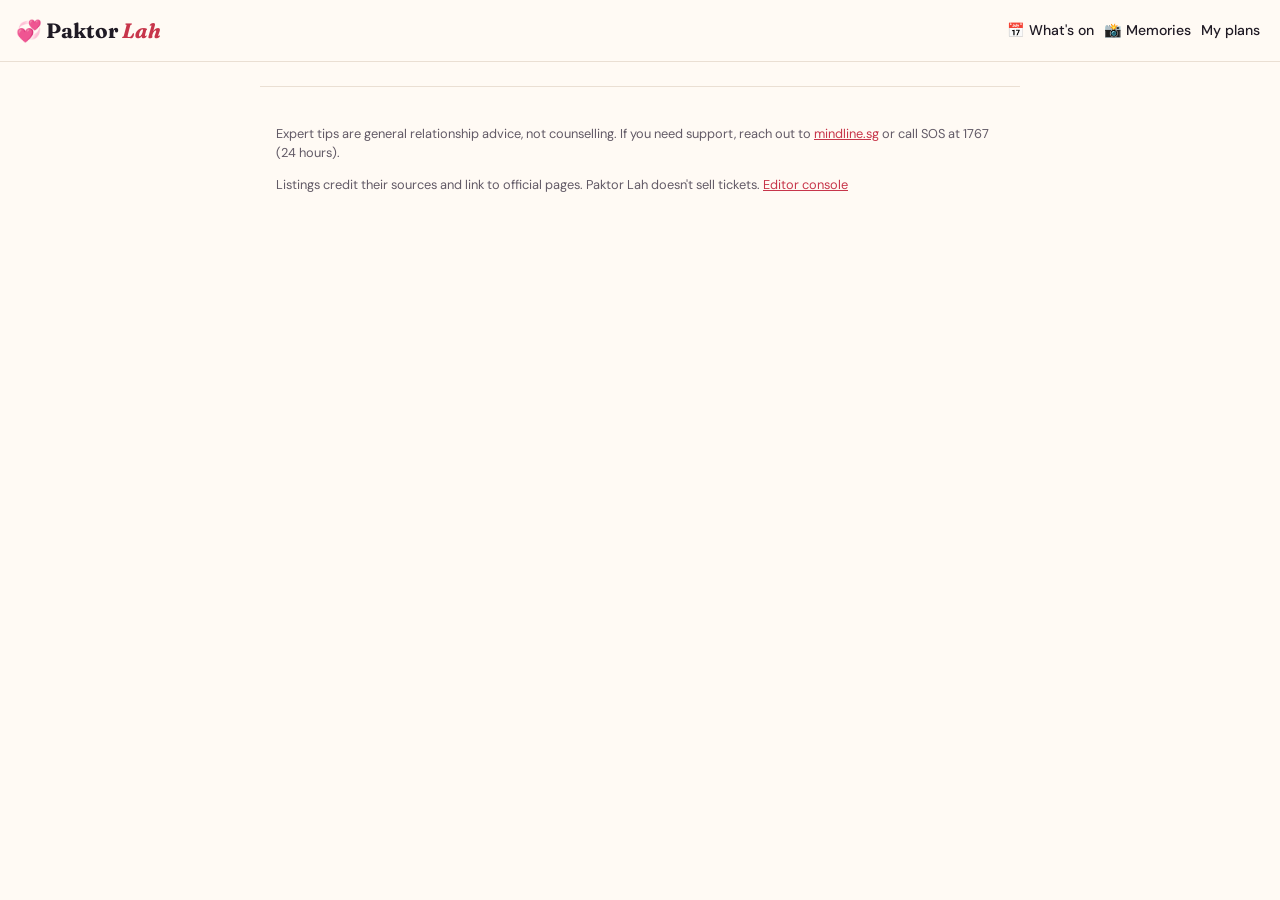
==== index.html @ ffb733bf "first commit" ====
<!doctype html>
<html lang="en-SG">
<head>
  <meta charset="utf-8">
  <meta name="viewport" content="width=device-width, initial-scale=1, viewport-fit=cover">
  <title>Paktor Lah — Singapore date planner</title>
  <meta name="description" content="Turn your preferences into a ready-to-go Singapore date plan: an activity, a meal nearby and an invitation to send, in under two minutes.">
  <meta name="theme-color" content="#c7354a">
  <link rel="manifest" href="manifest.webmanifest">
  <link rel="icon" href="icon.svg" type="image/svg+xml">
  <link rel="apple-touch-icon" href="icon.svg">
  <link rel="preconnect" href="https://fonts.googleapis.com">
  <link rel="preconnect" href="https://fonts.gstatic.com" crossorigin>
  <link rel="stylesheet" href="https://fonts.googleapis.com/css2?family=DM+Sans:opsz,wght@9..40,400;9..40,500;9..40,700&family=Fraunces:opsz,wght@9..144,600;9..144,700&display=swap">
  <link rel="stylesheet" href="styles.css?v=10">
</head>
<body>
  <a class="skip" href="#app">Skip to content</a>
  <header class="topbar">
    <a href="#/" class="logo" aria-label="Paktor Lah home"><span aria-hidden="true">💞</span> Paktor <em>Lah</em></a>
    <nav class="mainnav" aria-label="Main">
      <a href="#/calendar"><span aria-hidden="true">📅</span> What's on</a>
      <a href="#/memories"><span aria-hidden="true">📸</span> Memories</a>
      <a href="#/plans">My plans</a>
    </nav>
  </header>
  <main id="app" tabindex="-1"></main>
  <footer class="foot">
    <p>Expert tips are general relationship advice, not counselling. If you need support, reach out to <a href="https://www.mindline.sg/" target="_blank" rel="noopener">mindline.sg</a> or call SOS at 1767 (24 hours).</p>
    <p>Listings credit their sources and link to official pages. Paktor Lah doesn't sell tickets. <a href="admin.html">Editor console</a></p>
  </footer>
  <div id="toast" class="toast" role="status" aria-live="polite"></div>
  <script src="js/data.js?v=10"></script>
  <script src="js/store.js?v=10"></script>
  <script src="js/engine.js?v=10"></script>
  <script src="js/invite.js?v=10"></script>
  <script src="js/events-eventbrite.js?v=10"></script>
  <script src="js/calendar.js?v=10"></script>
  <script src="js/memories.js?v=10"></script>
  <script src="js/app.js?v=10"></script>
</body>
</html>
---- styles.css ----
/* Paktor Lah — mobile-first (360–430px), scales up to desktop. */
:root {
  --bg: #fffaf4;
  --surface: #ffffff;
  --surface-2: #fbf1e7;
  --ink: #1f1a24;
  --muted: #625a66;
  --line: #eadfd3;
  --brand: #c7354a;          /* chilli red, 5.3:1 on white */
  --brand-ink: #ffffff;
  --brand-soft: #fde6e8;
  --accent: #f2a93b;         /* kaya gold */
  --ok: #17694f;
  --warn: #a8460c;
  --radius: 16px;
  --shadow: 0 1px 2px rgba(40, 20, 10, .06), 0 6px 20px rgba(40, 20, 10, .06);
  --display: "Fraunces", Georgia, serif;
  --body: "DM Sans", system-ui, -apple-system, "Segoe UI", sans-serif;
  color-scheme: light;
}
@media (prefers-color-scheme: dark) {
  :root:not([data-theme="light"]) {
    --bg: #17131a; --surface: #211c25; --surface-2: #2a232f; --ink: #f6eef2; --muted: #b8aebb;
    --line: #3a3140; --brand: #ff6b7f; --brand-ink: #1b0b10; --brand-soft: #3d1f27; --ok: #5fd3a7; --warn: #ffb37a;
    --shadow: 0 1px 2px rgba(0,0,0,.4); color-scheme: dark;
  }
}
:root[data-theme="dark"] {
  --bg: #17131a; --surface: #211c25; --surface-2: #2a232f; --ink: #f6eef2; --muted: #b8aebb;
  --line: #3a3140; --brand: #ff6b7f; --brand-ink: #1b0b10; --brand-soft: #3d1f27; --ok: #5fd3a7; --warn: #ffb37a; color-scheme: dark;
}

* { box-sizing: border-box; }
html { -webkit-text-size-adjust: 100%; }
body { margin: 0; background: var(--bg); color: var(--ink); font: 16px/1.5 var(--body); }
a { color: var(--brand); }
h1, h2, h3 { line-height: 1.2; margin: 0 0 .4em; }
button, input, textarea { font: inherit; color: inherit; }
:focus-visible { outline: 3px solid var(--accent); outline-offset: 2px; border-radius: 6px; }
.hidden { display: none !important; }
.sr-only { position: absolute; width: 1px; height: 1px; overflow: hidden; clip: rect(0 0 0 0); white-space: nowrap; }
.skip { position: absolute; left: -999px; top: 8px; background: var(--ink); color: var(--bg); padding: 8px 12px; z-index: 99; }
.skip:focus { left: 8px; }
.muted, .hint { color: var(--muted); }
.hint { font-size: .85rem; font-weight: 400; }
.warn { color: var(--warn); font-weight: 600; }

/* ---------- chrome ---------- */
.topbar { position: sticky; top: 0; z-index: 20; display: flex; align-items: center; justify-content: space-between;
  padding: 10px 16px; padding-top: max(10px, env(safe-area-inset-top)); background: color-mix(in srgb, var(--bg) 88%, transparent);
  backdrop-filter: blur(10px); border-bottom: 1px solid var(--line); }
.logo { font: 700 1.3rem var(--display); color: var(--ink); text-decoration: none; }
.logo em { color: var(--brand); font-style: italic; }
.topbar nav a { color: var(--ink); font-weight: 500; text-decoration: none; padding: 10px 4px; }
main { max-width: 760px; margin: 0 auto; padding: 0 16px 24px; outline: none; }
.foot { max-width: 760px; margin: 0 auto; padding: 24px 16px 140px; font-size: .8rem; color: var(--muted); border-top: 1px solid var(--line); }
/* Invitation builder and the partner's invitation page stay clean: no footer. */
body[data-route="invite"] .foot, body[data-route="i"] .foot { display: none; }

/* ---------- buttons & chips ---------- */
.btn { display: inline-flex; align-items: center; justify-content: center; gap: 6px; min-height: 44px; padding: 10px 16px;
  border-radius: 999px; border: 1.5px solid var(--line); background: var(--surface); color: var(--ink); font-weight: 600;
  text-decoration: none; cursor: pointer; transition: transform .08s, background .15s; }
.btn:active { transform: scale(.97); }
.btn.primary { background: var(--brand); border-color: var(--brand); color: var(--brand-ink); }
.btn.ghost { background: transparent; }
.btn.added { background: var(--ok); border-color: var(--ok); color: #fff; }
.btn.tiny { min-height: 36px; padding: 6px 12px; font-size: .85rem; }
.btn.icon { padding: 10px 14px; }
.btn.icon.on { color: var(--brand); border-color: var(--brand); }
.btn.wide { width: 100%; margin-top: 12px; }
.btn.on { border-color: var(--brand); background: var(--brand-soft); }

.chips { display: flex; flex-wrap: wrap; gap: 8px; }
.chip { min-height: 44px; padding: 8px 14px; border-radius: 999px; border: 1.5px solid var(--line); background: var(--surface);
  cursor: pointer; font-weight: 500; font-size: .95rem; transition: background .12s, border-color .12s; }
.chip.on { background: var(--brand); border-color: var(--brand); color: var(--brand-ink); }
.chip .count { display: inline-block; min-width: 1.6em; padding: 0 6px; margin-left: 4px; border-radius: 999px; background: var(--brand-soft); color: var(--brand); font-size: .8rem; }

/* ---------- preferences ---------- */
.hero { padding: 24px 0 8px; }
.hero h1 { font: 700 2rem/1.1 var(--display); }
.hero p { color: var(--muted); margin: 0; }
.field { border: 0; padding: 0; margin: 22px 0 0; min-width: 0; }
.field legend { font-weight: 700; margin-bottom: 10px; padding: 0; }
.req { font-weight: 400; font-size: .8rem; color: var(--brand); margin-left: 6px; }
.sublabel { font-size: .85rem; color: var(--muted); margin: 12px 0 6px; }
.date-row { margin: 10px 0 0; }
.date-row input { min-height: 44px; padding: 8px 12px; border-radius: 12px; border: 1.5px solid var(--line); background: var(--surface); }
#date-label { margin: 8px 0 10px; }
.more { margin-top: 24px; border: 1.5px dashed var(--line); border-radius: var(--radius); padding: 4px 14px 16px; }
.more summary { cursor: pointer; font-weight: 700; padding: 12px 0; min-height: 44px; }
.switch { display: flex; align-items: center; gap: 10px; margin-top: 12px; min-height: 44px; cursor: pointer; }
.switch input { width: 22px; height: 22px; accent-color: var(--brand); }
.cta-bar { position: sticky; bottom: 0; display: flex; gap: 10px; padding: 14px 0; padding-bottom: max(14px, env(safe-area-inset-bottom));
  margin-top: 20px; background: linear-gradient(transparent, var(--bg) 30%); z-index: 5; }
.cta-bar .primary { flex: 1; font-size: 1.05rem; }
.cta-err { color: var(--brand); font-weight: 600; margin: 0; }

/* ---------- results ---------- */
.summary { display: flex; align-items: center; gap: 10px; padding: 14px 0; }
.back { display: inline-grid; place-items: center; width: 44px; height: 44px; flex: none; border-radius: 50%; border: 1.5px solid var(--line);
  color: var(--ink); text-decoration: none; font-size: 1.2rem; background: var(--surface); }
.pills { display: flex; gap: 6px; overflow-x: auto; flex: 1; scrollbar-width: none; }
.pill { white-space: nowrap; font-size: .8rem; padding: 4px 10px; border-radius: 999px; background: var(--surface-2); }
.edit { font-weight: 600; padding: 10px 4px; }
.screen-h { font: 700 1.5rem var(--display); margin: 0; }
.section-h { font: 700 1.2rem var(--display); margin: 22px 0 12px; display: flex; align-items: center; gap: 8px; }
.live-dot { width: 10px; height: 10px; border-radius: 50%; background: var(--brand); box-shadow: 0 0 0 4px var(--brand-soft); }
.empty { background: var(--surface-2); border-radius: var(--radius); padding: 14px 16px; margin-bottom: 12px; }
.empty p { margin: 0 0 10px; }

.card { background: var(--surface); border-radius: var(--radius); box-shadow: var(--shadow); overflow: hidden; margin-bottom: 16px;
  border: 1px solid var(--line); transition: opacity .25s, transform .25s; }
.card.gone { opacity: 0; transform: translateX(40px); }
.card-media { position: relative; height: 96px; display: flex; align-items: center; justify-content: center; }
.card-emoji { font-size: 3rem; filter: drop-shadow(0 4px 8px rgba(0,0,0,.15)); }
.cat-workshops { background: linear-gradient(135deg, #ffd8c2, #f6b6c8); }
.cat-tours { background: linear-gradient(135deg, #f8e3a3, #f3c58f); }
.cat-sports { background: linear-gradient(135deg, #b9e4d4, #9bd0f0); }
.cat-arts { background: linear-gradient(135deg, #d9c8f5, #f5c6e0); }
.cat-nature { background: linear-gradient(135deg, #c8ebc0, #9fd9b8); }
.cat-food { background: linear-gradient(135deg, #ffe0a3, #ffb38a); }
.cat-nightlife { background: linear-gradient(135deg, #3b2a5c, #a8406b); }
.cat-events { background: linear-gradient(135deg, #ffc4c4, #ffd98a); }
.cat-wellness { background: linear-gradient(135deg, #d5efe9, #e7defa); }
.cat-chill { background: linear-gradient(135deg, #f1e4d3, #d9e8f2); }
.badge { position: absolute; top: 10px; left: 10px; font-size: .75rem; font-weight: 700; padding: 3px 10px; border-radius: 999px;
  background: rgba(255,255,255,.92); color: #1f1a24; }
.badge-live { background: #c7354a; color: #fff; }
.badge-sp { left: auto; right: 10px; background: #1f1a24; color: #fff; }
.card-body { padding: 14px 16px 16px; }
.card h3 { font-size: 1.15rem; margin: 6px 0 4px; }
.tags { display: flex; gap: 6px; flex-wrap: wrap; }
.tag { font-size: .72rem; font-weight: 700; text-transform: uppercase; letter-spacing: .04em; color: var(--brand); }
.desc { margin: 0 0 10px; color: var(--muted); }
.facts { list-style: none; padding: 0; margin: 0 0 12px; display: grid; grid-template-columns: 1fr; gap: 4px; font-size: .9rem; }
.facts .flag { color: var(--warn); font-weight: 600; }
.ending { display: inline-block; background: var(--brand-soft); color: var(--brand); font-weight: 700; font-size: .75rem; padding: 0 8px; border-radius: 999px; }
/* photos */
.card-media { height: 180px; overflow: hidden; }
.ph { position: relative; margin: 0; overflow: hidden; background: transparent; cursor: zoom-in; }
.ph img { display: block; width: 100%; height: 100%; object-fit: cover; opacity: 0; transition: opacity .3s; }
.ph.loaded img { opacity: 1; }
.ph.failed { cursor: default; }
.ph.failed .ph-zoom, .ph.failed .ph-tag { display: none; }
.ph-card { position: absolute; inset: 0; }
.ph-tag { position: absolute; left: 8px; bottom: 8px; z-index: 1; font-size: .68rem; font-weight: 700; padding: 2px 8px; border-radius: 999px; background: rgba(20,14,20,.72); color: #fff; }
.ph-zoom { position: absolute; right: 8px; bottom: 8px; z-index: 1; width: 28px; height: 28px; display: grid; place-items: center; border-radius: 50%; background: rgba(20,14,20,.6); color: #fff; font-size: .9rem; }
.card-media .badge { z-index: 2; }
.meals { margin: 0 -16px 10px; }
.meals .meal-label { padding: 0 16px; margin: 0 0 6px; display: block; }
.meal-scroll { display: flex; gap: 10px; overflow-x: auto; padding: 2px 16px 8px; scroll-snap-type: x mandatory; scrollbar-width: thin; }
.meal-opt { flex: 0 0 232px; scroll-snap-align: start; display: flex; flex-direction: column; background: var(--surface-2); border: 2px solid transparent; border-radius: 14px; overflow: hidden; }
.meal-opt.on { border-color: var(--ok); }
.ph-meal { height: 120px; flex: none; background: linear-gradient(135deg, #ffe0a3, #ffb38a); }
.meal-body { display: flex; flex-direction: column; gap: 2px; padding: 10px 12px 12px; flex: 1; }
.meal-body strong { line-height: 1.25; }
.meal-body .btn { margin-top: auto; align-self: flex-start; }
.meal-body .meal-meta:last-of-type { margin-bottom: 8px; }
.reserve { font-size: .8rem; font-weight: 600; margin-bottom: 8px; }
.book { display: flex; gap: 10px; align-items: center; padding: 10px 12px; margin: 0 0 12px; border-radius: 12px; border: 1.5px solid var(--warn);
  color: var(--ink); text-decoration: none; font-size: .88rem; background: color-mix(in srgb, var(--warn) 8%, transparent); min-height: 44px; }
.book strong { color: var(--warn); }
.checklist { margin-top: 14px; padding: 12px 14px; border-radius: 12px; background: var(--surface-2); font-size: .9rem; }
.checklist p { margin: 0 0 6px; }
.checklist ul { margin: 0; padding-left: 4px; list-style: none; display: grid; gap: 6px; }
.checklist a { display: inline-block; min-height: 32px; }
.lightbox { padding: 0; border: 0; border-radius: 16px; max-width: min(960px, calc(100% - 24px)); max-height: calc(100% - 24px); background: #111; color: #eee; overflow: auto; }
.lightbox::backdrop { background: rgba(0,0,0,.8); }
.lightbox figure { margin: 0; }
.lightbox img { display: block; width: 100%; max-height: 72vh; object-fit: contain; background: #000; }
.lightbox figcaption { padding: 12px 16px 16px; font-size: .85rem; line-height: 1.5; }
.lightbox figcaption span { color: #bbb; }
.lightbox a { color: #ffb3bf; }
.lb-close { position: absolute; top: 8px; right: 8px; background: rgba(0,0,0,.6); color: #fff; border-color: transparent; }
.meal { display: flex; align-items: center; gap: 10px; background: var(--surface-2); border-radius: 12px; padding: 10px 12px; margin-bottom: 10px; }
.meal.none { display: block; font-size: .9rem; color: var(--muted); }
.meal-main { flex: 1; min-width: 0; display: flex; flex-direction: column; }
.meal-label { font-size: .72rem; font-weight: 700; text-transform: uppercase; letter-spacing: .04em; color: var(--ok); }
.meal-meta { font-size: .82rem; color: var(--muted); }
.backup { font-size: .88rem; margin: 0 0 10px; }
.tip { margin: 0 0 10px; padding: 10px 12px; border-left: 3px solid var(--accent); background: color-mix(in srgb, var(--accent) 10%, transparent); border-radius: 0 12px 12px 0; font-size: .9rem; }
.tip-h { display: block; font-weight: 700; font-size: .78rem; margin-bottom: 2px; }
.source { font-size: .75rem; color: var(--muted); margin: 0 0 12px; }
.actions { display: flex; gap: 8px; flex-wrap: wrap; }
.actions .btn:first-child { flex: 1; }
.fineprint { font-size: .78rem; color: var(--muted); text-align: center; margin-top: 16px; }

.tray { position: fixed; left: 0; right: 0; bottom: 0; z-index: 30; padding: 10px 12px; padding-bottom: max(10px, env(safe-area-inset-bottom));
  background: var(--surface); border-top: 1px solid var(--line); box-shadow: 0 -6px 24px rgba(0,0,0,.08); }
.tray-inner { max-width: 760px; margin: 0 auto; display: flex; align-items: flex-end; gap: 10px; }
.empty-tray { justify-content: center; color: var(--muted); font-size: .9rem; min-height: 44px; align-items: center; }
.tray-list { flex: 1; min-width: 0; }
.tray-list summary { cursor: pointer; min-height: 44px; display: flex; flex-direction: column; justify-content: center; font-size: .92rem; }
.tray-list ol { margin: 6px 0; padding-left: 20px; font-size: .88rem; }
.tray-list li { margin-bottom: 4px; }

/* ---------- invitation builder ---------- */
.invite-grid { display: grid; grid-template-columns: minmax(0, 1fr); gap: 20px; }
.invite-grid > * { min-width: 0; }
.tpl-picker { display: flex; gap: 8px; overflow-x: auto; padding-bottom: 4px; }
.tpl-opt { flex: none; display: flex; flex-direction: column; align-items: center; gap: 4px; min-width: 84px; min-height: 44px; padding: 8px;
  border-radius: 14px; border: 2px solid var(--line); background: var(--b); color: #1f1a24; cursor: pointer; font-size: .8rem; font-weight: 600; }
.tpl-opt .sw { font-size: 1.4rem; }
.tpl-opt.on { border-color: var(--a); box-shadow: 0 0 0 2px var(--a); }
.two { display: grid; grid-template-columns: 1fr 1fr; gap: 10px; }
.text-field { display: block; font-weight: 600; margin-top: 14px; font-size: .92rem; }
.text-field input, .text-field textarea { display: block; width: 100%; margin-top: 6px; min-height: 44px; padding: 10px 12px; border-radius: 12px;
  border: 1.5px solid var(--line); background: var(--surface); font-weight: 400; }
.with-btn { display: flex; gap: 8px; align-items: center; margin-top: 6px; }
.with-btn input { margin-top: 0; flex: 1; min-width: 0; width: auto; }
.with-btn .btn { flex: none; }
.share { margin-top: 16px; padding: 16px; border-radius: var(--radius); background: var(--surface-2); }
.share h3 { font-family: var(--display); }
.share-grid { display: grid; grid-template-columns: 1fr 1fr; gap: 8px; }
.share-wa { background: #1d7a46; border-color: #1d7a46; color: #fff; }
.share-tg { background: #1f6fa8; border-color: #1f6fa8; color: #fff; }
.preview { display: flex; justify-content: center; }

/* ---------- invitation card (templates) ---------- */
.inv { --i-bg: #fbe9ec; --i-bg2: #f6d3da; --i-fg: #4a1424; --i-ac: #b8325a; --i-mu: #7d4a58; --i-display: var(--display);
  position: relative; width: 100%; max-width: 400px; padding: 32px 26px 24px; border-radius: 20px; overflow: hidden;
  background: linear-gradient(160deg, var(--i-bg), var(--i-bg2)); color: var(--i-fg); box-shadow: 0 10px 30px rgba(0,0,0,.12); }
.inv a { color: inherit; }
.inv::after { content: ""; position: absolute; inset: 10px; border: 2px solid var(--i-ac); border-radius: 14px; pointer-events: none; opacity: .5; }
.inv-kicker { text-transform: uppercase; letter-spacing: .12em; font-size: .75rem; font-weight: 700; color: var(--i-ac); margin: 0 0 10px; }
.inv-to { font: 700 2rem/1.1 var(--i-display); margin: 0 0 8px; }
.inv-line { margin: 0 0 16px; color: var(--i-mu); font-size: 1.05rem; }
.inv-when { display: flex; flex-direction: column; padding: 12px 0; border-top: 2px solid var(--i-ac); border-bottom: 1px solid color-mix(in srgb, var(--i-ac) 40%, transparent); margin-bottom: 14px; }
.inv-date { font: 700 1.25rem var(--i-display); }
.inv-time { color: var(--i-mu); }
.inv-steps { list-style: none; margin: 0 0 14px; padding: 0; }
.inv-step { display: grid; grid-template-columns: 64px 1fr; gap: 10px; padding: 8px 0; }
.inv-step-time { font-weight: 700; color: var(--i-ac); font-size: .9rem; }
.inv-step strong { display: block; }
.inv-map { display: block; font-size: .82rem; color: var(--i-mu) !important; text-decoration: none; }
.inv-map:hover { text-decoration: underline; }
.inv-note { display: block; font-size: .78rem; color: var(--i-ac); }
.inv-msg { font-style: italic; margin: 0 0 14px; padding: 12px 14px; background: rgba(255,255,255,.5); border-radius: 12px; }
.inv-meta { margin: 0 0 12px; font-size: .85rem; }
.inv-meta div { margin-bottom: 6px; }
.inv-meta dt { font-weight: 700; font-size: .72rem; text-transform: uppercase; letter-spacing: .06em; color: var(--i-ac); }
.inv-meta dd { margin: 0; color: var(--i-mu); }
.inv-from { font: 700 1.3rem var(--i-display); margin: 6px 0 0; text-align: right; }
.inv-brand { font-size: .7rem; text-align: center; color: var(--i-mu); margin: 14px 0 0; opacity: .8; }
.tpl-playful { --i-bg: #fff3b0; --i-bg2: #ffd6a5; --i-fg: #2b2118; --i-ac: #c8402b; --i-mu: #6b5440; --i-display: var(--body); }
.tpl-playful .inv-to { font-weight: 700; letter-spacing: -.02em; }
.tpl-playful .inv-deco { position: absolute; inset: 0; pointer-events: none; opacity: .35;
  background: radial-gradient(circle at 15% 12%, #e8513a 0 5px, transparent 6px), radial-gradient(circle at 85% 8%, #3a86e8 0 4px, transparent 5px),
  radial-gradient(circle at 92% 55%, #2bb673 0 5px, transparent 6px), radial-gradient(circle at 6% 70%, #f2a93b 0 6px, transparent 7px); }
.tpl-minimal { --i-bg: #ffffff; --i-bg2: #f4f4f2; --i-fg: #141414; --i-ac: #141414; --i-mu: #5f5f5a; --i-display: var(--body); }
.tpl-minimal::after { opacity: .12; }
.tpl-retro { --i-bg: #f4e7cf; --i-bg2: #e7d3ad; --i-fg: #1f3b3a; --i-ac: #b4482a; --i-mu: #55503f; }
.tpl-retro .inv-deco { position: absolute; top: 0; left: 0; right: 0; height: 14px; pointer-events: none;
  background: repeating-linear-gradient(90deg, #1f6f6b 0 14px, #b4482a 14px 28px, #e9b44c 28px 42px); }
.tpl-family { --i-bg: #e3f2fb; --i-bg2: #d3ecd9; --i-fg: #14324a; --i-ac: #1c6f54; --i-mu: #47606f; --i-display: var(--body); }

/* ---------- plans / partner ---------- */
.row-card { display: flex; gap: 10px; justify-content: space-between; align-items: center; background: var(--surface); border: 1px solid var(--line);
  border-radius: 14px; padding: 12px 14px; margin-bottom: 10px; }
.row-actions { display: flex; gap: 6px; flex-wrap: wrap; justify-content: flex-end; }
.row-actions.center { justify-content: center; margin-top: 16px; }
.rsvp { font-size: .85rem; font-weight: 600; color: var(--muted); }
.rsvp-yes { color: var(--ok); }
.rsvp-time, .rsvp-else { color: var(--warn); }
.center { text-align: center; padding-top: 48px; }
.quote { font-size: 1.2rem; font-style: italic; }
.banner { background: var(--brand-soft); padding: 10px 14px; border-radius: 12px; font-size: .9rem; margin-top: 16px; }
.partner .preview.solo { padding-top: 20px; }
.rsvp-box { max-width: 400px; margin: 20px auto 0; }
.rsvp-box h2 { font-family: var(--display); }
.rsvp-btns { display: grid; gap: 8px; }
#rsvp-send { margin-top: 14px; }
.partner-actions { max-width: 400px; margin: 20px auto 0; display: grid; gap: 8px; }

.toast { position: fixed; left: 50%; bottom: 96px; transform: translate(-50%, 20px); opacity: 0; pointer-events: none; z-index: 50;
  background: var(--ink); color: var(--bg); padding: 10px 16px; border-radius: 999px; font-size: .9rem; transition: all .2s; max-width: calc(100% - 32px); }
.toast.show { opacity: 1; transform: translate(-50%, 0); }

/* ---------- main nav ---------- */
.mainnav { display: flex; gap: 2px; }
.mainnav a { font-size: .88rem; padding: 10px 6px; white-space: nowrap; border-radius: 8px; }
body[data-route="calendar"] .mainnav a[href="#/calendar"], body[data-route="memories"] .mainnav a[href="#/memories"],
body[data-route="plans"] .mainnav a[href="#/plans"] { color: var(--brand); font-weight: 700; }
.logo { white-space: nowrap; }
@media (max-width: 440px) {
  .topbar { padding-left: 12px; padding-right: 8px; }
  .mainnav a span { display: none; }
  .mainnav a { font-size: .82rem; padding: 10px 5px; }
  .logo { font-size: 1.1rem; }
}

/* ---------- calendar ---------- */
.cal-head { padding: 20px 0 4px; }
.cal-filters { margin-top: 12px; }
.cal-filters summary .hint { display: block; font-weight: 400; }
.cal { margin-top: 16px; background: var(--surface); border: 1px solid var(--line); border-radius: var(--radius); padding: 12px; box-shadow: var(--shadow); }
.cal-nav { display: flex; align-items: center; justify-content: space-between; margin-bottom: 8px; }
.cal-nav h2 { font: 700 1.15rem var(--display); margin: 0; }
.cal-nav .btn:disabled { opacity: .35; cursor: default; }
.cal-grid { display: grid; grid-template-columns: repeat(7, minmax(0, 1fr)); gap: 4px; }
.cal-wd { text-align: center; font-size: .72rem; font-weight: 700; color: var(--muted); padding: 4px 0; }
.cal-cell { position: relative; min-height: 48px; border-radius: 12px; border: 1.5px solid transparent; background: var(--surface-2); cursor: pointer;
  display: flex; flex-direction: column; align-items: center; justify-content: center; gap: 2px; padding: 4px 0; color: var(--ink); }
.cal-cell.blank { background: none; cursor: default; }
.cal-cell.past { background: none; color: var(--muted); opacity: .45; cursor: default; }
.cal-cell.today { border-color: var(--accent); }
.cal-cell.has .cal-num { font-weight: 700; }
.cal-cell.sel { background: var(--brand); color: var(--brand-ink); }
.cal-num { font-size: .95rem; line-height: 1; }
.cal-count { font-size: .68rem; font-weight: 700; min-width: 20px; padding: 1px 5px; border-radius: 99px; background: var(--brand); color: var(--brand-ink); line-height: 1.3; }
.cal-cell.sel .cal-count { background: var(--brand-ink); color: var(--brand); }
.cal-foot { font-size: .8rem; color: var(--muted); margin: 10px 2px 0; }
.linkish { background: none; border: 0; padding: 0; color: var(--brand); font: inherit; text-decoration: underline; cursor: pointer; }
.cal-list { display: grid; gap: 12px; }
.cal-ev { display: grid; grid-template-columns: 96px minmax(0, 1fr); background: var(--surface); border: 1px solid var(--line); border-radius: 14px; overflow: hidden; }
.cal-ev-media { position: relative; display: flex; align-items: center; justify-content: center; font-size: 2rem; min-height: 100%; }
.cal-ev-body { padding: 10px 12px 12px; min-width: 0; }
.cal-ev-body h3 { font-size: 1rem; margin: 2px 0 4px; overflow-wrap: anywhere; }
.cal-ev-body .meal-meta { display: block; margin: 0 0 2px; }
.cal-ev-body .actions { margin-top: 8px; gap: 6px; }
.cal-ev-body .actions .btn:first-child { flex: none; }

/* ---------- memory book ---------- */
.mem-nudge { display: flex; gap: 10px; align-items: center; justify-content: space-between; flex-wrap: wrap; }
.mem-list { display: grid; gap: 16px; margin-top: 16px; }
.mem-card { background: var(--surface); border: 1px solid var(--line); border-radius: var(--radius); overflow: hidden; box-shadow: var(--shadow); }
.mem-grid { display: grid; gap: 3px; grid-template-columns: 1fr 1fr; }
.mem-grid .ph { aspect-ratio: 1; background: var(--surface-2); }
.mem-grid.n1 { grid-template-columns: 1fr; } .mem-grid.n1 .ph { aspect-ratio: 16 / 10; }
.mem-grid.n3 .ph:first-child { grid-row: span 2; aspect-ratio: auto; }
.mem-grid.all { grid-template-columns: repeat(3, 1fr); }
.mem-more { position: absolute; inset: 0; display: grid; place-items: center; background: rgba(0,0,0,.45); color: #fff; font: 700 1.4rem var(--body); z-index: 1; }
.mem-body { padding: 14px 16px 16px; }
.mem-body h3 { font: 700 1.25rem var(--display); margin: 4px 0 8px; }
.mem-qs { margin: 0 0 12px; }
.mem-q { margin-bottom: 10px; }
.mem-q dt { font-size: .72rem; font-weight: 700; text-transform: uppercase; letter-spacing: .05em; color: var(--brand); }
.mem-q dd { margin: 2px 0 0; }
.mem-form { background: var(--surface); border: 1px solid var(--line); border-radius: var(--radius); padding: 4px 16px 16px; margin-top: 12px; }
.mem-thumbs { display: grid; grid-template-columns: repeat(auto-fill, minmax(84px, 1fr)); gap: 8px; }
.mem-thumb { position: relative; }
.mem-thumb .ph { aspect-ratio: 1; border-radius: 10px; background: var(--surface-2); }
.mem-x { position: absolute; top: 4px; right: 4px; z-index: 2; width: 28px; height: 28px; border-radius: 50%; border: 0; background: rgba(0,0,0,.65); color: #fff; cursor: pointer; }
.mem-add { aspect-ratio: 1; border: 2px dashed var(--line); border-radius: 10px; display: flex; flex-direction: column; align-items: center; justify-content: center;
  font-size: 1.6rem; color: var(--brand); cursor: pointer; min-height: 84px; }
.mem-add span { font-size: .75rem; font-weight: 600; }
.mem-add:focus-within { outline: 3px solid var(--accent); outline-offset: 2px; }
.mem-empty { text-align: center; }

@media (min-width: 720px) {
  .cal-cell { min-height: 64px; }
  .cal-ev { grid-template-columns: 140px minmax(0, 1fr); }
  .facts { grid-template-columns: 1fr 1fr; }
  .invite-grid { grid-template-columns: minmax(0, 1fr) 400px; align-items: start; }
  .preview { position: sticky; top: 80px; }
  .share-grid { grid-template-columns: 1fr 1fr 1fr; }
  .hero h1 { font-size: 2.6rem; }
}
@media (prefers-reduced-motion: reduce) { * { transition: none !important; } }

/* Print = "Save as PDF" of the invitation only. */
@media print {
  body { background: #fff; }
  .topbar, .foot, .inv-form, .summary, .tray, .toast, .rsvp-box, .partner-actions, .banner { display: none !important; }
  main { padding: 0; }
  .invite-grid { display: block; }
  .preview { position: static; }
  .inv { box-shadow: none; max-width: 480px; margin: 0 auto; -webkit-print-color-adjust: exact; print-color-adjust: exact; }
}
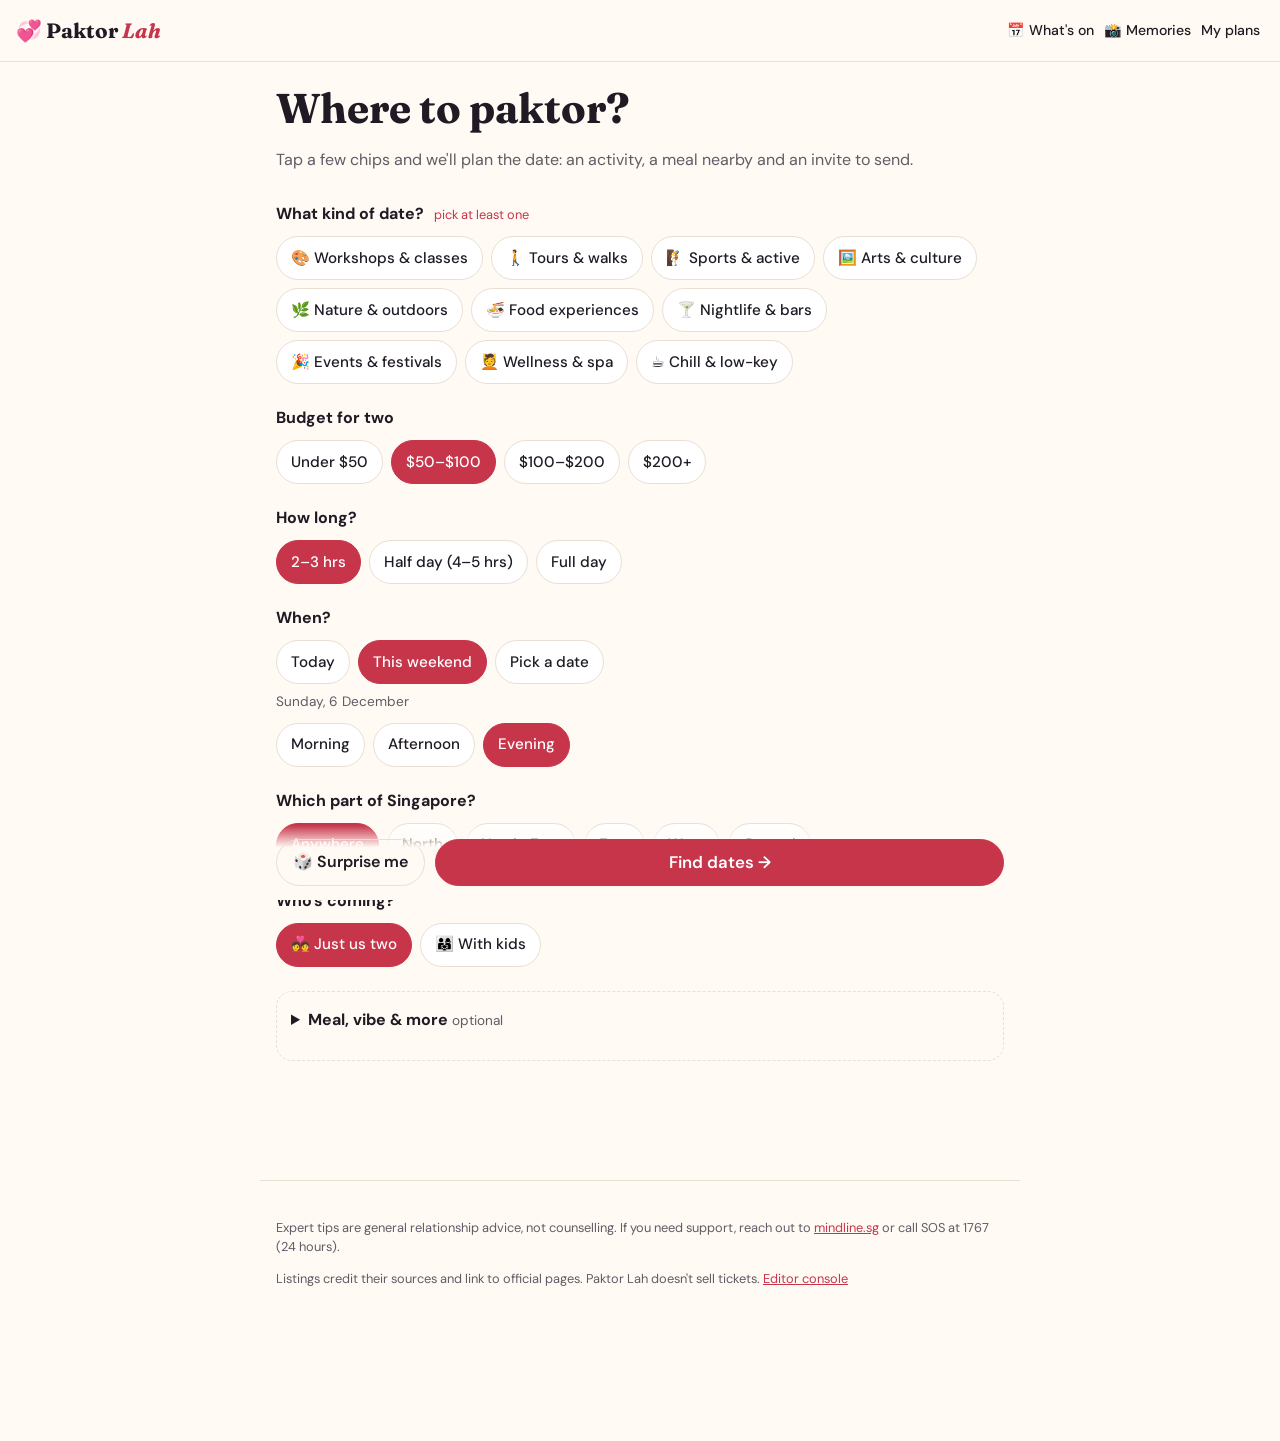
==== commit 0b52bac5: "error patches" ====
--- a/index.html
+++ b/index.html
@@ -24,7 +24,10 @@
       <a href="#/plans">My plans</a>
     </nav>
   </header>
-  <main id="app" tabindex="-1"></main>
+  <main id="app" tabindex="-1">
+    <p class="boot-msg" id="boot-msg">Loading Paktor Lah…</p>
+    <noscript><p class="boot-msg">Paktor Lah needs JavaScript turned on.</p></noscript>
+  </main>
   <footer class="foot">
     <p>Expert tips are general relationship advice, not counselling. If you need support, reach out to <a href="https://www.mindline.sg/" target="_blank" rel="noopener">mindline.sg</a> or call SOS at 1767 (24 hours).</p>
     <p>Listings credit their sources and link to official pages. Paktor Lah doesn't sell tickets. <a href="admin.html">Editor console</a></p>
@@ -38,5 +41,19 @@
   <script src="js/calendar.js?v=10"></script>
   <script src="js/memories.js?v=10"></script>
   <script src="js/app.js?v=10"></script>
+  <script>
+    // If the app scripts didn't load (e.g. the js/ folder is missing on the server), say so instead of a blank page.
+    (function () {
+      function check() {
+        if (window.PL && PL.app) return;
+        var el = document.getElementById('app');
+        el.innerHTML = '<div class="boot-msg"><h1>Sorry, the app didn’t load</h1>' +
+          '<p>The page couldn’t load its script files from the <code>js/</code> folder. ' +
+          'If you just deployed, check that the <code>js</code> folder (10 files) is in your repository next to <code>index.html</code>.</p>' +
+          '<p><a href="js/app.js">Test: open js/app.js</a></p></div>';
+      }
+      if (document.readyState === 'complete') check(); else window.addEventListener('load', check);
+    })();
+  </script>
 </body>
 </html>
--- a/styles.css
+++ b/styles.css
@@ -56,6 +56,10 @@
 .foot { max-width: 760px; margin: 0 auto; padding: 24px 16px 140px; font-size: .8rem; color: var(--muted); border-top: 1px solid var(--line); }
 /* Invitation builder and the partner's invitation page stay clean: no footer. */
 body[data-route="invite"] .foot, body[data-route="i"] .foot { display: none; }
+
+.boot-msg { padding: 48px 0; text-align: center; color: var(--muted); }
+.boot-msg h1 { font: 700 1.5rem var(--display); color: var(--ink); }
+.boot-msg code { background: var(--surface-2); padding: 1px 6px; border-radius: 6px; }
 
 /* ---------- buttons & chips ---------- */
 .btn { display: inline-flex; align-items: center; justify-content: center; gap: 6px; min-height: 44px; padding: 10px 16px;
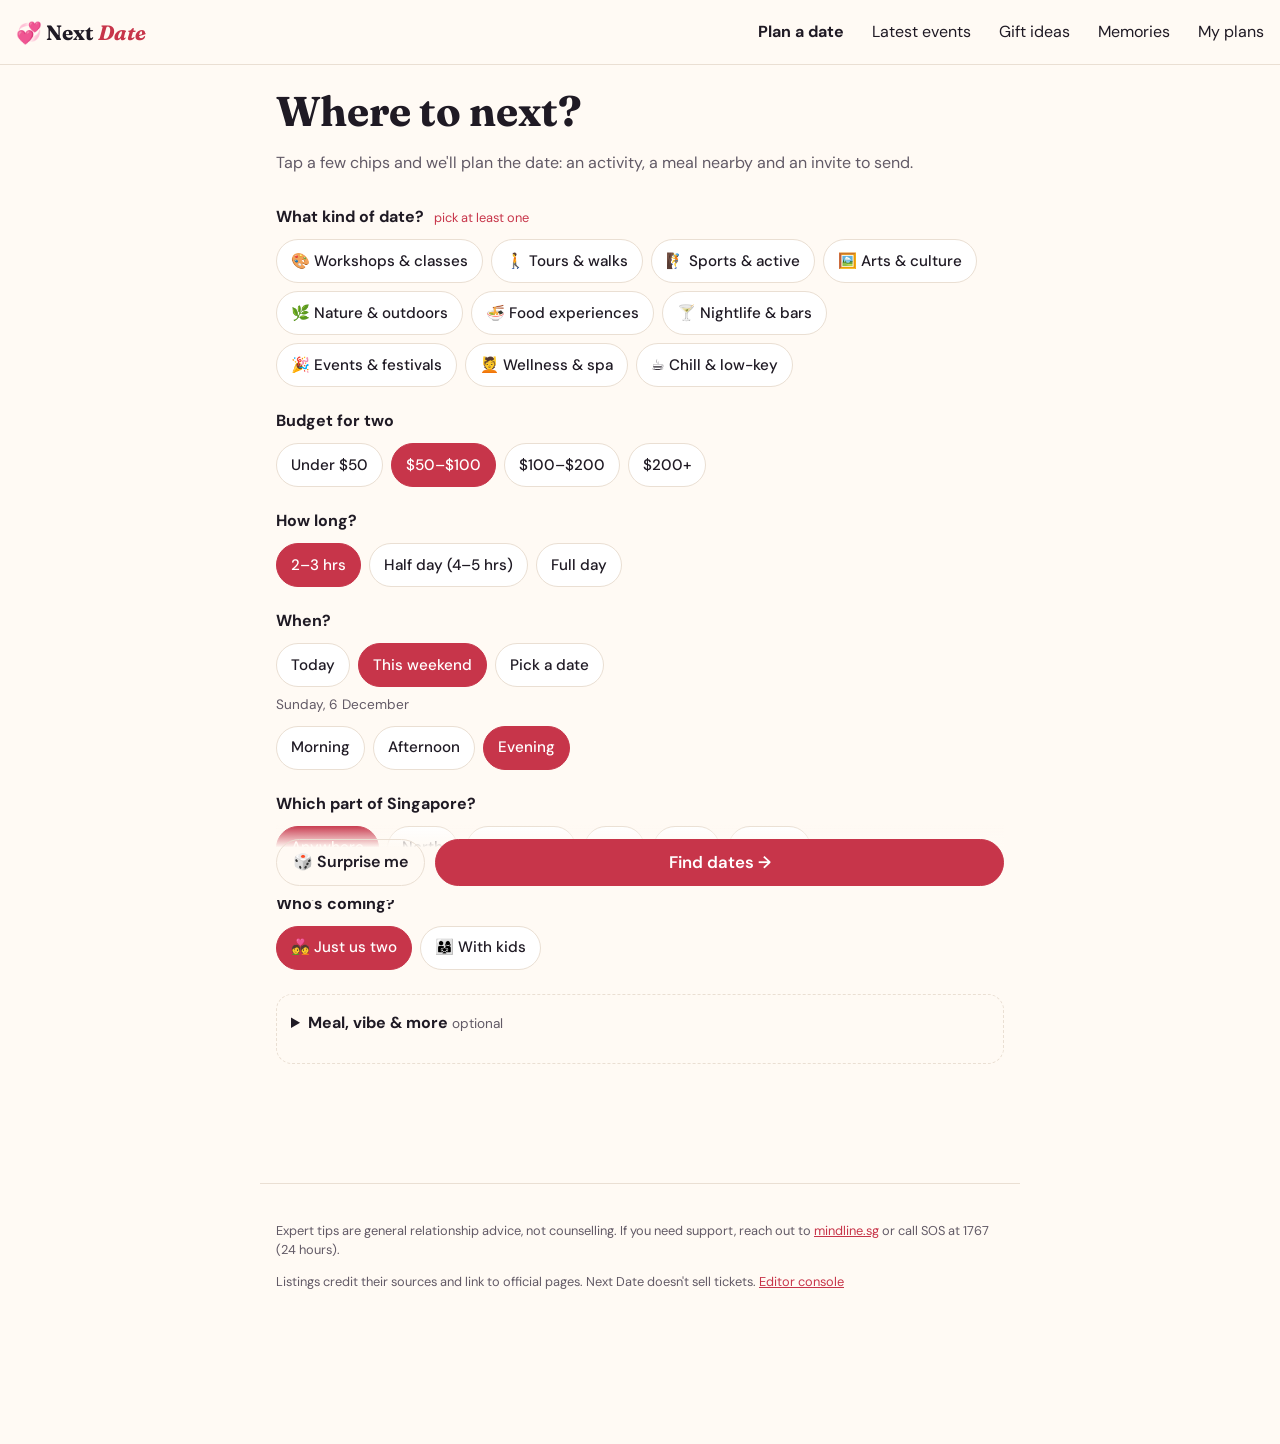
==== commit d4bbc026: "adding in page and remove calendars" ====
--- a/index.html
+++ b/index.html
@@ -3,7 +3,7 @@
 <head>
   <meta charset="utf-8">
   <meta name="viewport" content="width=device-width, initial-scale=1, viewport-fit=cover">
-  <title>Paktor Lah — Singapore date planner</title>
+  <title>Next Date — Singapore date planner</title>
   <meta name="description" content="Turn your preferences into a ready-to-go Singapore date plan: an activity, a meal nearby and an invitation to send, in under two minutes.">
   <meta name="theme-color" content="#c7354a">
   <link rel="manifest" href="manifest.webmanifest">
@@ -12,35 +12,39 @@
   <link rel="preconnect" href="https://fonts.googleapis.com">
   <link rel="preconnect" href="https://fonts.gstatic.com" crossorigin>
   <link rel="stylesheet" href="https://fonts.googleapis.com/css2?family=DM+Sans:opsz,wght@9..40,400;9..40,500;9..40,700&family=Fraunces:opsz,wght@9..144,600;9..144,700&display=swap">
-  <link rel="stylesheet" href="styles.css?v=10">
+  <link rel="stylesheet" href="styles.css?v=11">
 </head>
 <body>
   <a class="skip" href="#app">Skip to content</a>
   <header class="topbar">
-    <a href="#/" class="logo" aria-label="Paktor Lah home"><span aria-hidden="true">💞</span> Paktor <em>Lah</em></a>
+    <a href="#/" class="logo" aria-label="Next Date home"><span aria-hidden="true">💞</span> Next <em>Date</em></a>
     <nav class="mainnav" aria-label="Main">
-      <a href="#/calendar"><span aria-hidden="true">📅</span> What's on</a>
-      <a href="#/memories"><span aria-hidden="true">📸</span> Memories</a>
-      <a href="#/plans">My plans</a>
+      <a href="#/" data-nav="plan">Plan a date</a>
+      <a href="#/events" data-nav="events">Latest events</a>
+      <a href="#/gifts" data-nav="gifts">Gift ideas</a>
+      <a href="#/memories" data-nav="memories">Memories</a>
+      <a href="#/plans" data-nav="plans">My plans</a>
     </nav>
   </header>
   <main id="app" tabindex="-1">
-    <p class="boot-msg" id="boot-msg">Loading Paktor Lah…</p>
-    <noscript><p class="boot-msg">Paktor Lah needs JavaScript turned on.</p></noscript>
+    <p class="boot-msg" id="boot-msg">Loading Next Date…</p>
+    <noscript><p class="boot-msg">Next Date needs JavaScript turned on.</p></noscript>
   </main>
   <footer class="foot">
     <p>Expert tips are general relationship advice, not counselling. If you need support, reach out to <a href="https://www.mindline.sg/" target="_blank" rel="noopener">mindline.sg</a> or call SOS at 1767 (24 hours).</p>
-    <p>Listings credit their sources and link to official pages. Paktor Lah doesn't sell tickets. <a href="admin.html">Editor console</a></p>
+    <p>Listings credit their sources and link to official pages. Next Date doesn't sell tickets. <a href="admin.html">Editor console</a></p>
   </footer>
   <div id="toast" class="toast" role="status" aria-live="polite"></div>
-  <script src="js/data.js?v=10"></script>
-  <script src="js/store.js?v=10"></script>
-  <script src="js/engine.js?v=10"></script>
-  <script src="js/invite.js?v=10"></script>
-  <script src="js/events-eventbrite.js?v=10"></script>
-  <script src="js/calendar.js?v=10"></script>
-  <script src="js/memories.js?v=10"></script>
-  <script src="js/app.js?v=10"></script>
+  <script src="js/data.js?v=11"></script>
+  <script src="js/store.js?v=11"></script>
+  <script src="js/engine.js?v=11"></script>
+  <script src="js/invite.js?v=11"></script>
+  <script src="js/events-eventbrite.js?v=11"></script>
+  <script src="js/calendar.js?v=11"></script>
+  <script src="js/gifts-data.js?v=11"></script>
+  <script src="js/gifts.js?v=11"></script>
+  <script src="js/memories.js?v=11"></script>
+  <script src="js/app.js?v=11"></script>
   <script>
     // If the app scripts didn't load (e.g. the js/ folder is missing on the server), say so instead of a blank page.
     (function () {
@@ -49,7 +53,7 @@
         var el = document.getElementById('app');
         el.innerHTML = '<div class="boot-msg"><h1>Sorry, the app didn’t load</h1>' +
           '<p>The page couldn’t load its script files from the <code>js/</code> folder. ' +
-          'If you just deployed, check that the <code>js</code> folder (10 files) is in your repository next to <code>index.html</code>.</p>' +
+          'If you just deployed, check that the <code>js</code> folder (12 files) is in your repository next to <code>index.html</code>.</p>' +
           '<p><a href="js/app.js">Test: open js/app.js</a></p></div>';
       }
       if (document.readyState === 'complete') check(); else window.addEventListener('load', check);
--- a/styles.css
+++ b/styles.css
@@ -1,4 +1,4 @@
-/* Paktor Lah — mobile-first (360–430px), scales up to desktop. */
+/* Next Date — mobile-first (360–430px), scales up to desktop. */
 :root {
   --bg: #fffaf4;
   --surface: #ffffff;
@@ -283,17 +283,45 @@
 .toast.show { opacity: 1; transform: translate(-50%, 0); }
 
 /* ---------- main nav ---------- */
-.mainnav { display: flex; gap: 2px; }
-.mainnav a { font-size: .88rem; padding: 10px 6px; white-space: nowrap; border-radius: 8px; }
-body[data-route="calendar"] .mainnav a[href="#/calendar"], body[data-route="memories"] .mainnav a[href="#/memories"],
-body[data-route="plans"] .mainnav a[href="#/plans"] { color: var(--brand); font-weight: 700; }
+/* Plain text links; the current page in bold (no colour, no underline). */
+.topbar { flex-wrap: wrap; column-gap: 24px; }
+.mainnav { display: flex; gap: 4px 28px; }
+.topbar .mainnav a { font-size: 1rem; font-weight: 400; color: var(--ink); padding: 10px 0; white-space: nowrap; }
+.topbar .mainnav a:hover { text-decoration: underline; text-underline-offset: 6px; }
+.topbar .mainnav a[aria-current="page"] { font-weight: 700; }
 .logo { white-space: nowrap; }
-@media (max-width: 440px) {
-  .topbar { padding-left: 12px; padding-right: 8px; }
-  .mainnav a span { display: none; }
-  .mainnav a { font-size: .82rem; padding: 10px 5px; }
-  .logo { font-size: 1.1rem; }
-}
+@media (max-width: 760px) {
+  /* Phones: logo on top, menu as a sideways-scrolling row underneath. */
+  .topbar { padding-bottom: 0; }
+  .mainnav { order: 3; width: calc(100% + 32px); margin: 2px -16px 0; padding: 0 16px; gap: 22px; overflow-x: auto; scrollbar-width: none; }
+  .mainnav::-webkit-scrollbar { display: none; }
+  .topbar .mainnav a { font-size: .95rem; padding: 10px 0 12px; }
+}
+
+/* segmented tabs (results: Date ideas / Latest events) */
+.seg { display: flex; gap: 4px; padding: 4px; margin: 0 0 14px; background: var(--surface-2); border-radius: 999px; }
+.seg button { flex: 1; min-height: 44px; border: 0; border-radius: 999px; background: none; font-weight: 600; cursor: pointer; color: var(--muted); }
+.seg button[aria-selected="true"], .seg button[aria-checked="true"] { background: var(--surface); color: var(--ink); box-shadow: var(--shadow); }
+.seg-sm button { min-height: 40px; font-size: .88rem; }
+.cal-summary { padding: 8px 0 4px; }
+.cal-gate p { max-width: 420px; margin: 8px auto 18px; color: var(--muted); }
+.cal-cell.chosen { box-shadow: inset 0 0 0 2px var(--ink); }
+.cal-key { white-space: nowrap; }
+.cal-key .k-chosen { display: inline-block; width: 10px; height: 10px; border-radius: 3px; box-shadow: inset 0 0 0 2px var(--ink); vertical-align: -1px; margin-right: 3px; }
+
+/* gift ideas */
+.gift-grid { display: grid; grid-template-columns: minmax(0, 1fr); gap: 16px; }
+.gift { background: var(--surface); border: 1px solid var(--line); border-radius: var(--radius); overflow: hidden; box-shadow: var(--shadow); display: flex; flex-direction: column; }
+.gift-media { position: relative; height: 170px; display: flex; align-items: center; justify-content: center; font-size: 3rem; }
+.gift-media .badge { z-index: 2; }
+.gift-body { padding: 14px 16px 16px; display: flex; flex-direction: column; flex: 1; }
+.gift-body h3 { font-size: 1.1rem; margin: 6px 0 2px; }
+.gift-supplier { margin: 0 0 8px; font-size: .9rem; color: var(--muted); }
+.gift-love { font-size: .82rem; color: var(--muted); margin: 0 0 12px; }
+.gift-body .actions { margin-top: auto; }
+.gift-body .actions .btn:first-child { flex: none; }
+.gift-expert { margin-top: 20px; }
+@media (min-width: 720px) { .gift-grid { grid-template-columns: repeat(2, minmax(0, 1fr)); } }
 
 /* ---------- calendar ---------- */
 .cal-head { padding: 20px 0 4px; }
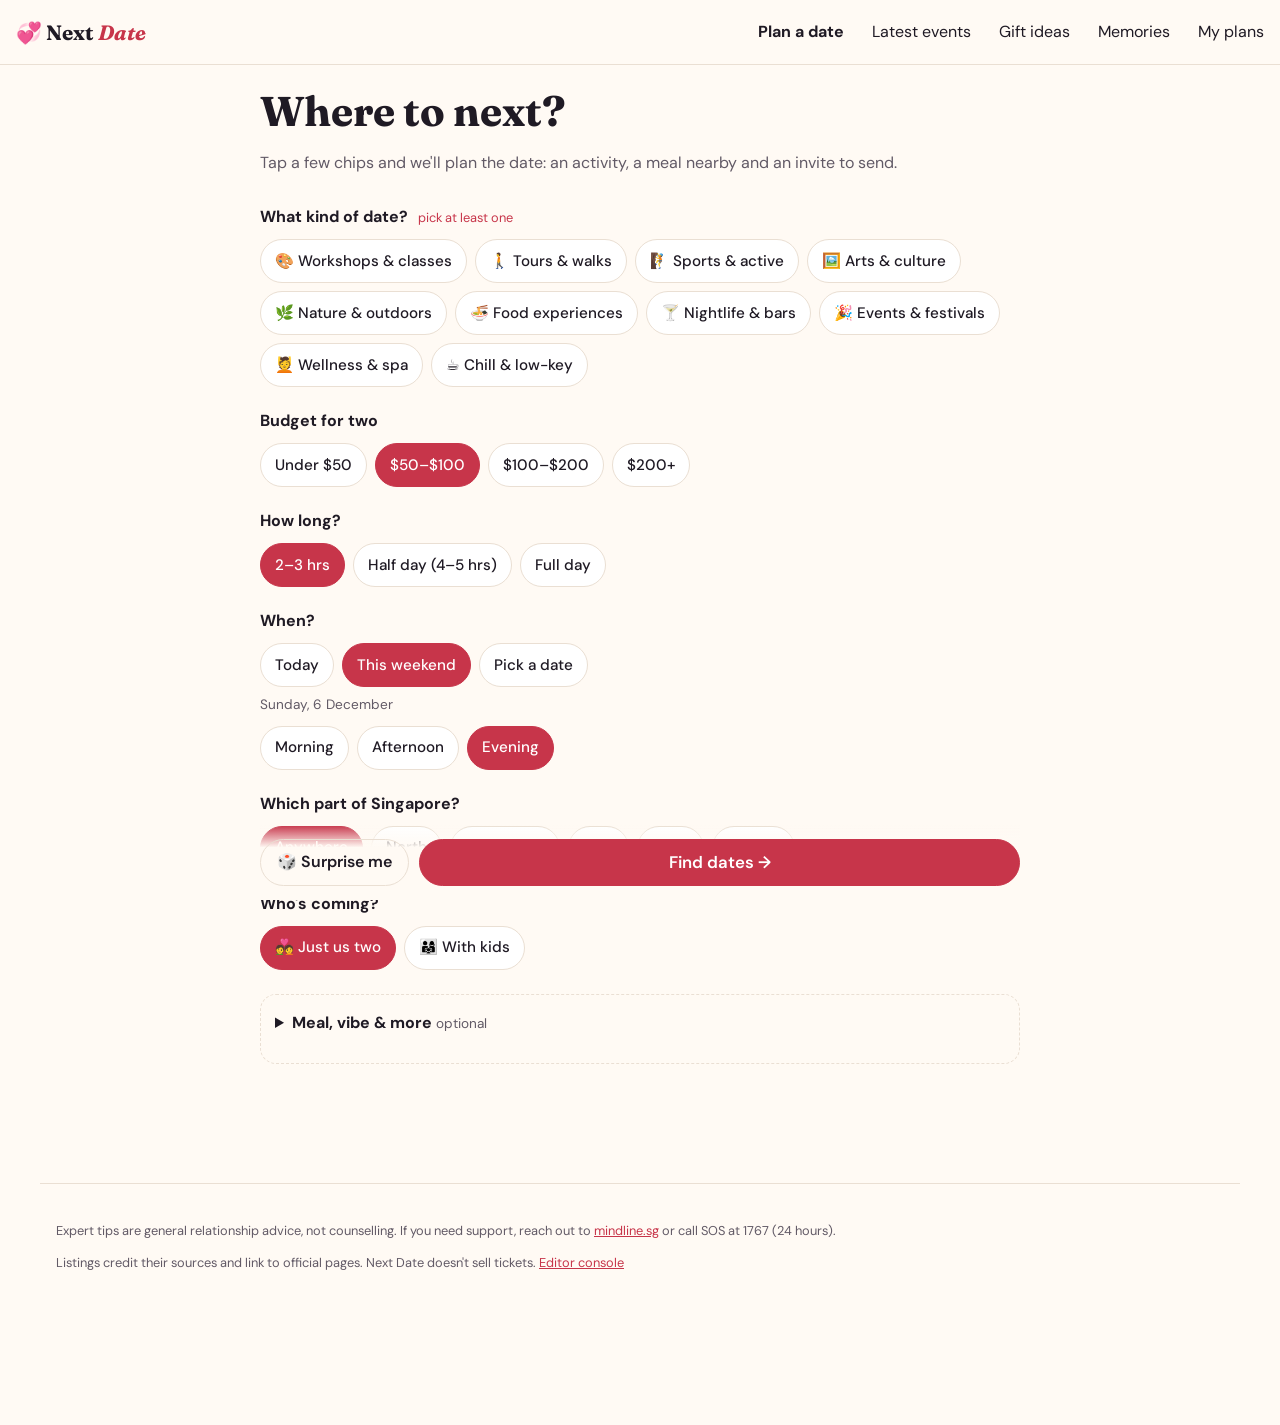
==== commit 4b7d80d8: "replacing illustrative photos with real photos" ====
--- a/index.html
+++ b/index.html
@@ -12,7 +12,7 @@
   <link rel="preconnect" href="https://fonts.googleapis.com">
   <link rel="preconnect" href="https://fonts.gstatic.com" crossorigin>
   <link rel="stylesheet" href="https://fonts.googleapis.com/css2?family=DM+Sans:opsz,wght@9..40,400;9..40,500;9..40,700&family=Fraunces:opsz,wght@9..144,600;9..144,700&display=swap">
-  <link rel="stylesheet" href="styles.css?v=11">
+  <link rel="stylesheet" href="styles.css?v=12">
 </head>
 <body>
   <a class="skip" href="#app">Skip to content</a>
@@ -35,16 +35,17 @@
     <p>Listings credit their sources and link to official pages. Next Date doesn't sell tickets. <a href="admin.html">Editor console</a></p>
   </footer>
   <div id="toast" class="toast" role="status" aria-live="polite"></div>
-  <script src="js/data.js?v=11"></script>
-  <script src="js/store.js?v=11"></script>
-  <script src="js/engine.js?v=11"></script>
-  <script src="js/invite.js?v=11"></script>
-  <script src="js/events-eventbrite.js?v=11"></script>
-  <script src="js/calendar.js?v=11"></script>
-  <script src="js/gifts-data.js?v=11"></script>
-  <script src="js/gifts.js?v=11"></script>
-  <script src="js/memories.js?v=11"></script>
-  <script src="js/app.js?v=11"></script>
+  <script src="js/data.js?v=12"></script>
+  <script src="js/photos-official.js?v=12"></script>
+  <script src="js/store.js?v=12"></script>
+  <script src="js/engine.js?v=12"></script>
+  <script src="js/invite.js?v=12"></script>
+  <script src="js/events-eventbrite.js?v=12"></script>
+  <script src="js/calendar.js?v=12"></script>
+  <script src="js/gifts-data.js?v=12"></script>
+  <script src="js/gifts.js?v=12"></script>
+  <script src="js/memories.js?v=12"></script>
+  <script src="js/app.js?v=12"></script>
   <script>
     // If the app scripts didn't load (e.g. the js/ folder is missing on the server), say so instead of a blank page.
     (function () {
@@ -53,7 +54,7 @@
         var el = document.getElementById('app');
         el.innerHTML = '<div class="boot-msg"><h1>Sorry, the app didn’t load</h1>' +
           '<p>The page couldn’t load its script files from the <code>js/</code> folder. ' +
-          'If you just deployed, check that the <code>js</code> folder (12 files) is in your repository next to <code>index.html</code>.</p>' +
+          'If you just deployed, check that the <code>js</code> folder (13 files) is in your repository next to <code>index.html</code>.</p>' +
           '<p><a href="js/app.js">Test: open js/app.js</a></p></div>';
       }
       if (document.readyState === 'complete') check(); else window.addEventListener('load', check);
--- a/styles.css
+++ b/styles.css
@@ -392,6 +392,89 @@
 }
 @media (prefers-reduced-motion: reduce) { * { transition: none !important; } }
 
+/* =====================================================================
+   Wider layout, compact cards, grids and pagination
+   ===================================================================== */
+main, .foot { max-width: 1200px; }
+.tray-inner { max-width: 1200px; }
+/* Form-like screens stay a comfortable reading width. */
+.screen.prefs, .screen.invite, .screen.plans, .screen.memories, .screen.partner, .screen.center { max-width: 760px; margin-left: auto; margin-right: auto; }
+@media (min-width: 900px) { .screen.invite { max-width: 1100px; } }
+
+.clamp2 { display: -webkit-box; -webkit-line-clamp: 2; -webkit-box-orient: vertical; overflow: hidden; }
+.results-count { margin: 4px 0 0; }
+
+/* Activity cards: grid of compact cards */
+.card-grid { display: grid; grid-template-columns: minmax(0, 1fr); gap: 14px; }
+@media (min-width: 640px) { .card-grid { grid-template-columns: repeat(2, minmax(0, 1fr)); } }
+@media (min-width: 1000px) { .card-grid { grid-template-columns: repeat(3, minmax(0, 1fr)); } }
+.card-grid .card { margin-bottom: 0; display: flex; flex-direction: column; }
+.card-grid .card-media { height: 130px; flex: none; }
+.card-grid .card h3 { display: -webkit-box; -webkit-line-clamp: 2; -webkit-box-orient: vertical; overflow: hidden; }
+details.meals:not([open]) > summary { white-space: nowrap; overflow: hidden; text-overflow: ellipsis; padding-right: 26px; position: relative; }
+details.meals:not([open]) > summary::after { position: absolute; right: 10px; top: 8px; }
+.card-grid .card-body { padding: 12px 14px 12px; display: flex; flex-direction: column; flex: 1; }
+.card-grid .card h3 { font-size: 1.02rem; margin: 4px 0 2px; }
+.card-grid .desc { font-size: .88rem; margin: 0 0 6px; }
+.meta-line { font-size: .84rem; margin: 0 0 6px; color: var(--muted); }
+.facts-mini { list-style: none; display: flex; flex-wrap: wrap; gap: 4px 6px; padding: 0; margin: 0 0 8px; }
+.facts-mini li { font-size: .76rem; background: var(--surface-2); border-radius: 999px; padding: 2px 8px; }
+.book-link { display: inline-block; align-self: flex-start; font-size: .8rem; font-weight: 600; color: var(--warn); text-decoration: none; margin: 0 0 8px;
+  border: 1px solid color-mix(in srgb, var(--warn) 40%, transparent); border-radius: 999px; padding: 4px 10px; }
+.book-link span { text-decoration: underline; }
+.tip-mini { font-size: .8rem; color: var(--muted); margin: 0 0 10px; padding-left: 8px; border-left: 3px solid var(--accent); }
+.tip-mini strong { color: var(--ink); }
+.card-grid .backup { font-size: .8rem; margin: 0 0 6px; }
+.card-grid .actions { margin-top: auto; }
+.card-grid .actions .btn { min-height: 40px; padding: 8px 12px; }
+.card-grid .source { font-size: .7rem; margin: 8px 0 0; }
+
+/* Meal picker folded into one line */
+details.meals { margin: 0 0 8px; background: var(--surface-2); border-radius: 12px; }
+details.meals > summary { cursor: pointer; list-style: none; padding: 8px 10px; font-size: .84rem; min-height: 40px; display: block; }
+details.meals > summary::-webkit-details-marker { display: none; }
+details.meals > summary::after { content: "▾"; float: right; color: var(--muted); }
+details.meals[open] > summary::after { content: "▴"; }
+details.meals .meal-label { display: inline; font-size: .7rem; }
+.meal-note { font-size: .78rem; color: var(--muted); margin: 0 10px 6px; }
+details.meals .meal-scroll { padding: 0 10px 10px; }
+details.meals .meal-opt { flex-basis: 200px; background: var(--surface); }
+details.meals .ph-meal { height: 100px; }
+details.meals .meal-body { padding: 8px 10px 10px; font-size: .9rem; }
+
+/* Pager */
+.pager { display: flex; flex-wrap: wrap; align-items: center; justify-content: center; gap: 6px; margin: 20px 0 8px; }
+.pg-btn { min-width: 44px; min-height: 44px; padding: 6px 12px; border-radius: 999px; border: 1.5px solid var(--line); background: var(--surface); font-weight: 600; cursor: pointer; color: var(--ink); }
+.pg-btn.on { background: var(--brand); border-color: var(--brand); color: var(--brand-ink); }
+.pg-btn:disabled { opacity: .35; cursor: default; }
+.pg-gap { color: var(--muted); padding: 0 2px; }
+.pg-info { width: 100%; text-align: center; font-size: .8rem; color: var(--muted); }
+
+/* Gift ideas: up to 4 compact cards per row */
+.gift-grid { gap: 14px; }
+@media (min-width: 640px) { .gift-grid { grid-template-columns: repeat(2, minmax(0, 1fr)); } }
+@media (min-width: 900px) { .gift-grid { grid-template-columns: repeat(3, minmax(0, 1fr)); } }
+@media (min-width: 1150px) { .gift-grid { grid-template-columns: repeat(4, minmax(0, 1fr)); } }
+.gift-media { height: 140px; font-size: 2.4rem; }
+.gift-body { padding: 12px 14px 14px; }
+.gift-body h3 { font-size: 1rem; }
+.gift-body .desc { font-size: .86rem; margin: 0 0 6px; }
+.gift-supplier { font-size: .84rem; margin-bottom: 6px; }
+.gift-love { font-size: .74rem; margin-bottom: 10px; }
+.gifts .field { margin-top: 14px; }
+
+/* Latest events: calendar beside the day's events on wide screens */
+.cal-list { grid-template-columns: minmax(0, 1fr); gap: 10px; }
+@media (min-width: 640px) { .cal-list { grid-template-columns: repeat(2, minmax(0, 1fr)); } }
+.cal-ev { grid-template-columns: 96px minmax(0, 1fr); }
+.cal-ev-body h3 { font-size: .95rem; }
+@media (min-width: 1000px) {
+  .cal-layout { display: grid; grid-template-columns: 400px minmax(0, 1fr); gap: 24px; align-items: start; }
+  .cal-side { position: sticky; top: 110px; }
+  .cal-main .section-h { margin-top: 0; }
+  .cal-ev { grid-template-columns: 110px minmax(0, 1fr); }
+}
+
 /* Print = "Save as PDF" of the invitation only. */
 @media print {
   body { background: #fff; }
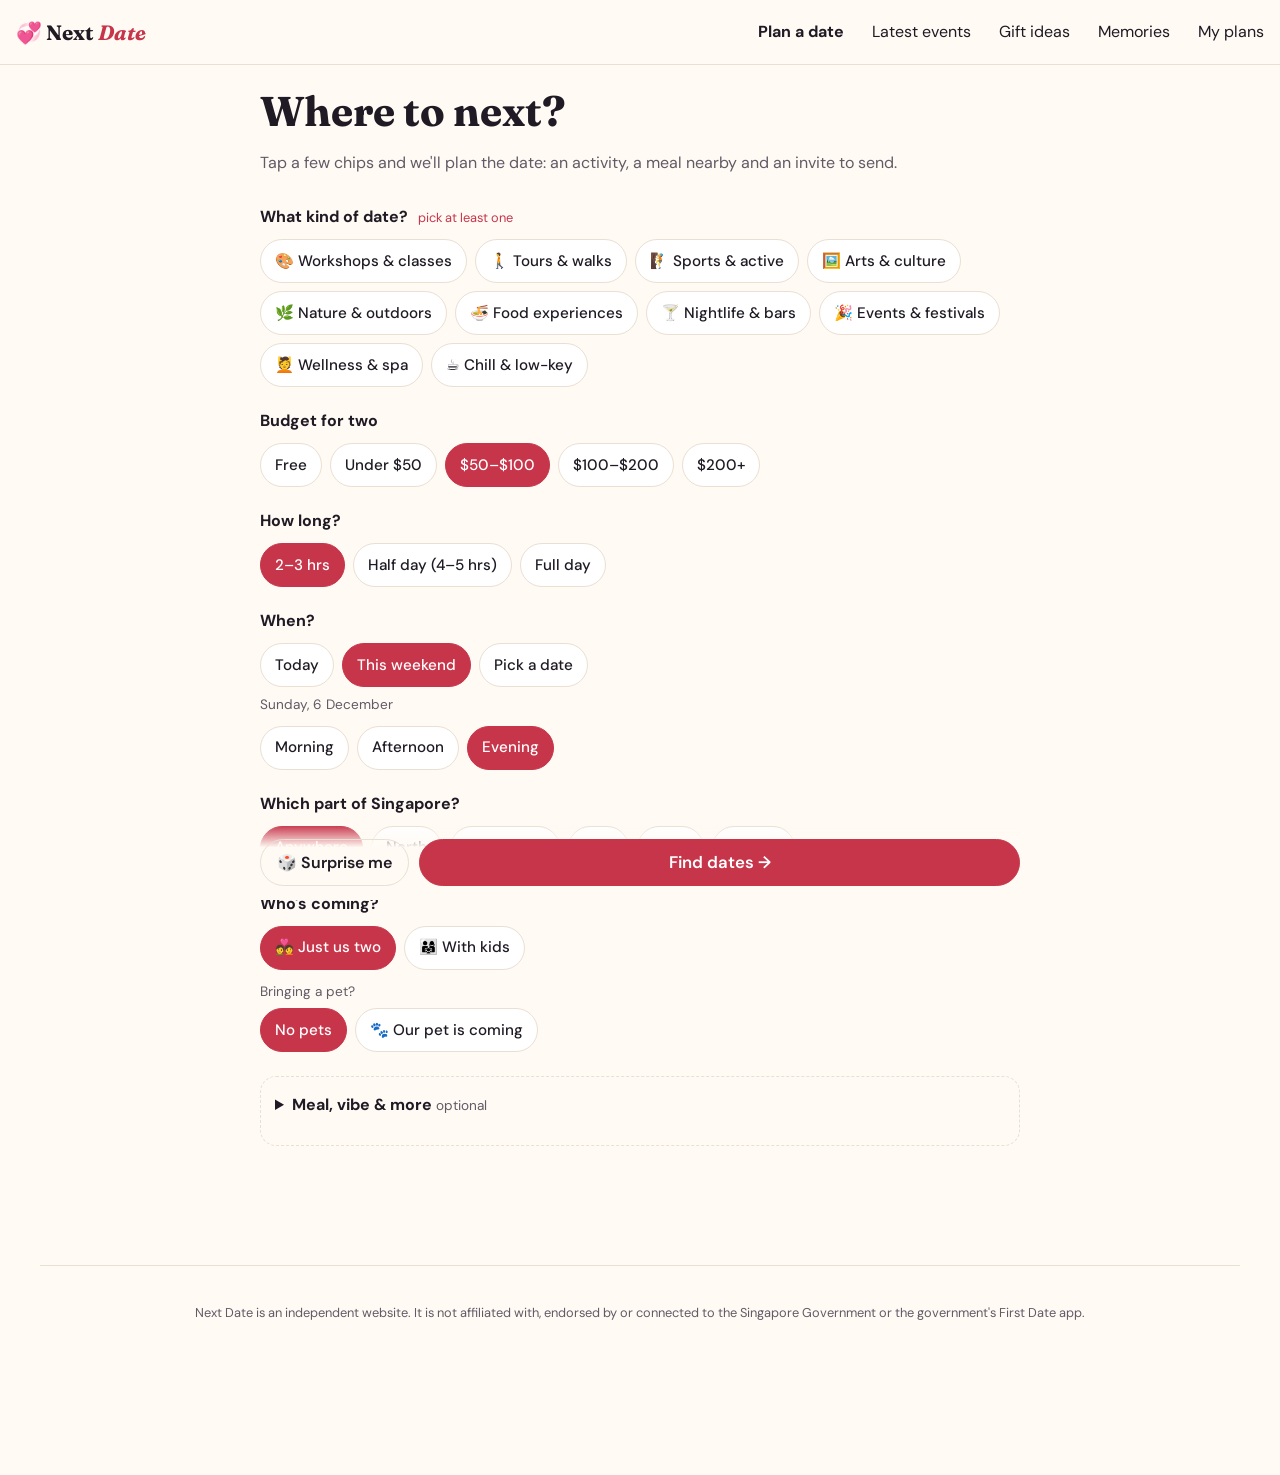
==== commit 16302d47: "Add files via upload" ====
--- a/index.html
+++ b/index.html
@@ -12,7 +12,7 @@
   <link rel="preconnect" href="https://fonts.googleapis.com">
   <link rel="preconnect" href="https://fonts.gstatic.com" crossorigin>
   <link rel="stylesheet" href="https://fonts.googleapis.com/css2?family=DM+Sans:opsz,wght@9..40,400;9..40,500;9..40,700&family=Fraunces:opsz,wght@9..144,600;9..144,700&display=swap">
-  <link rel="stylesheet" href="styles.css?v=12">
+  <link rel="stylesheet" href="styles.css?v=16">
 </head>
 <body>
   <a class="skip" href="#app">Skip to content</a>
@@ -31,21 +31,22 @@
     <noscript><p class="boot-msg">Next Date needs JavaScript turned on.</p></noscript>
   </main>
   <footer class="foot">
-    <p>Expert tips are general relationship advice, not counselling. If you need support, reach out to <a href="https://www.mindline.sg/" target="_blank" rel="noopener">mindline.sg</a> or call SOS at 1767 (24 hours).</p>
-    <p>Listings credit their sources and link to official pages. Next Date doesn't sell tickets. <a href="admin.html">Editor console</a></p>
+    <p>Next Date is an independent website. It is not affiliated with, endorsed by or connected to the Singapore Government or the government's First Date app.</p>
   </footer>
   <div id="toast" class="toast" role="status" aria-live="polite"></div>
-  <script src="js/data.js?v=12"></script>
-  <script src="js/photos-official.js?v=12"></script>
-  <script src="js/store.js?v=12"></script>
-  <script src="js/engine.js?v=12"></script>
-  <script src="js/invite.js?v=12"></script>
-  <script src="js/events-eventbrite.js?v=12"></script>
-  <script src="js/calendar.js?v=12"></script>
-  <script src="js/gifts-data.js?v=12"></script>
-  <script src="js/gifts.js?v=12"></script>
-  <script src="js/memories.js?v=12"></script>
-  <script src="js/app.js?v=12"></script>
+  <script src="js/data.js?v=16"></script>
+  <script src="js/photos-official.js?v=16"></script>
+  <script src="js/store.js?v=16"></script>
+  <script src="js/engine.js?v=16"></script>
+  <script src="js/invite.js?v=16"></script>
+  <script src="js/events-eventbrite.js?v=16"></script>
+  <script src="js/activities-gyg.js?v=16"></script>
+  <script src="js/activities-curated.js?v=16"></script>
+  <script src="js/calendar.js?v=16"></script>
+  <script src="js/gifts-data.js?v=16"></script>
+  <script src="js/gifts.js?v=16"></script>
+  <script src="js/memories.js?v=16"></script>
+  <script src="js/app.js?v=16"></script>
   <script>
     // If the app scripts didn't load (e.g. the js/ folder is missing on the server), say so instead of a blank page.
     (function () {
@@ -54,7 +55,7 @@
         var el = document.getElementById('app');
         el.innerHTML = '<div class="boot-msg"><h1>Sorry, the app didn’t load</h1>' +
           '<p>The page couldn’t load its script files from the <code>js/</code> folder. ' +
-          'If you just deployed, check that the <code>js</code> folder (13 files) is in your repository next to <code>index.html</code>.</p>' +
+          'If you just deployed, check that the <code>js</code> folder (15 files) is in your repository next to <code>index.html</code>.</p>' +
           '<p><a href="js/app.js">Test: open js/app.js</a></p></div>';
       }
       if (document.readyState === 'complete') check(); else window.addEventListener('load', check);
--- a/styles.css
+++ b/styles.css
@@ -54,8 +54,9 @@
 .topbar nav a { color: var(--ink); font-weight: 500; text-decoration: none; padding: 10px 4px; }
 main { max-width: 760px; margin: 0 auto; padding: 0 16px 24px; outline: none; }
 .foot { max-width: 760px; margin: 0 auto; padding: 24px 16px 140px; font-size: .8rem; color: var(--muted); border-top: 1px solid var(--line); }
-/* Invitation builder and the partner's invitation page stay clean: no footer. */
-body[data-route="invite"] .foot, body[data-route="i"] .foot { display: none; }
+body[data-route="i"] .foot, body[data-route="invite"] .foot { padding-bottom: 32px; }
+.foot { text-align: center; }
+.facts-mini li.pet, .meal-meta.pet { color: var(--ok); font-weight: 600; }
 
 .boot-msg { padding: 48px 0; text-align: center; color: var(--muted); }
 .boot-msg h1 { font: 700 1.5rem var(--display); color: var(--ink); }
@@ -475,6 +476,14 @@
   .cal-ev { grid-template-columns: 110px minmax(0, 1fr); }
 }
 
+/* Invitation builder: plan items & hint invitations */
+.plan-items { list-style: none; padding: 0; margin: 0 0 10px; display: grid; gap: 8px; }
+.plan-items li { display: flex; align-items: center; justify-content: space-between; gap: 10px; background: var(--surface-2); border-radius: 12px; padding: 8px 10px; }
+.plan-items .pi-name { font-size: .9rem; font-weight: 600; min-width: 0; }
+.plan-items small { font-weight: 400; }
+.inv-surprise { font-weight: 700; color: var(--i-ac); margin: 0 0 6px; }
+.inv-step.is-hint strong { font-size: 1rem; }
+.inv-clue-n { display: block; font-size: .68rem; font-weight: 700; text-transform: uppercase; letter-spacing: .08em; color: var(--i-ac); }
 /* Print = "Save as PDF" of the invitation only. */
 @media print {
   body { background: #fff; }
